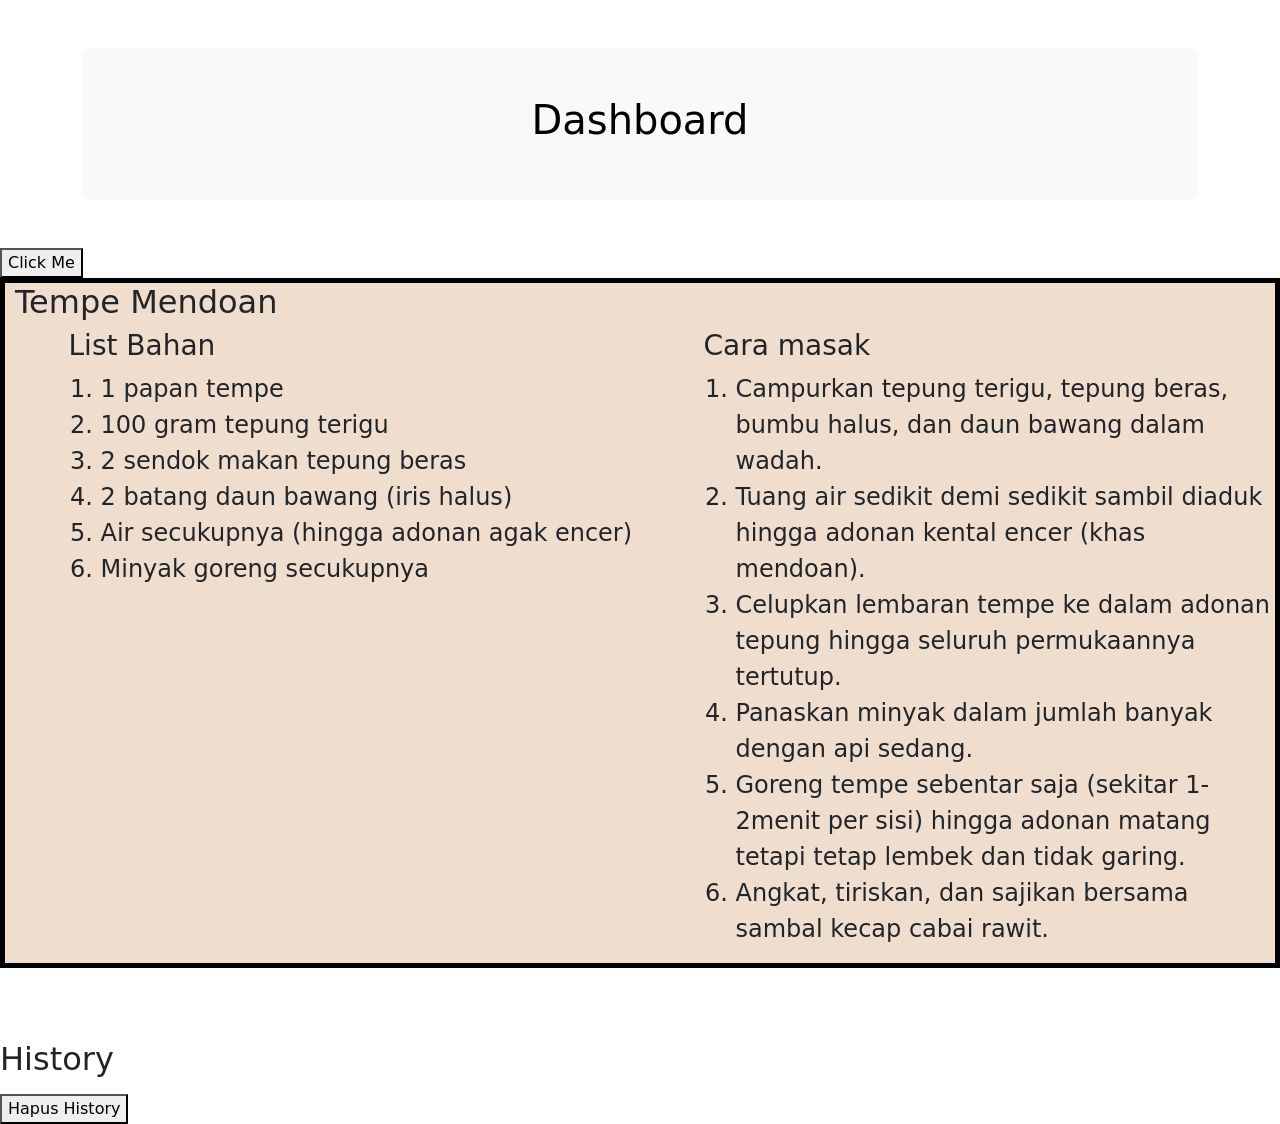
==== index.html @ 48993b5c "main" ====
<!DOCTYPE html>
<html lang="en">

<head>
    <meta charset="UTF-8">
    <meta name="viewport" content="width=device-width, initial-scale=1.0">
    <title>Test</title>
    <link rel="stylesheet" href="./style.css">
    <link href="https://cdn.jsdelivr.net/npm/bootstrap@5.3.8/dist/css/bootstrap.min.css" rel="stylesheet"
        integrity="sha384-sRIl4kxILFvY47J16cr9ZwB07vP4J8+LH7qKQnuqkuIAvNWLzeN8tE5YBujZqJLB" crossorigin="anonymous">
</head>

<body>
    <div class="container my-5">
        <div class="p-5 text-center bg-body-tertiary rounded-3">
            <h1 class="text-body-emphasis">Dashboard</h1>
        </div>
    </div>
    <button id="random-btn">Click Me</button>
    <div id="text-random">
        <h2 class="nama-resep">Nasi Goreng</h2>
        <div class="list">
            <div class="daftar">
                <h3>List Bahan</h3>
                <ol id="bahan">
                    
                </ol>
            </div>
            <div class="daftar cara">
                <h3>Cara masak</h3>
                <ol id="cara">

                </ol>
            </div>
        </div>
    </div>

    <br>
    <br>
    <br>
    <!-- History -->
    <h2>History</h2>
     <div class="list">
        <ol id="history">

        </ol>
     </div>

     <button id="remove-btn">Hapus History</button>
    <script src="./script/randomReciep.js"></script>
    <script src="./script/script_random_recipe.js"></script>
</body>

</html>
---- style.css ----
#text-random {
    display: flex;
    flex-direction: column;
    background-color: #EFDECD;
    border: 5px solid black;
    max-width: fit-content;
    margin-left: auto;
    margin-right: auto;
}

.header {
    width: 100%;
    background-color: bisque;
}

div .list {
    display: flex;
    flex-direction: row;
}

.nama-resep {
    font-size: 2em;
    margin-left: 10px;
}

.list {
    display: inline;
}

.daftar {
    width: 50%;
    margin-left: 5%;
    font-size: 1.5em;
}
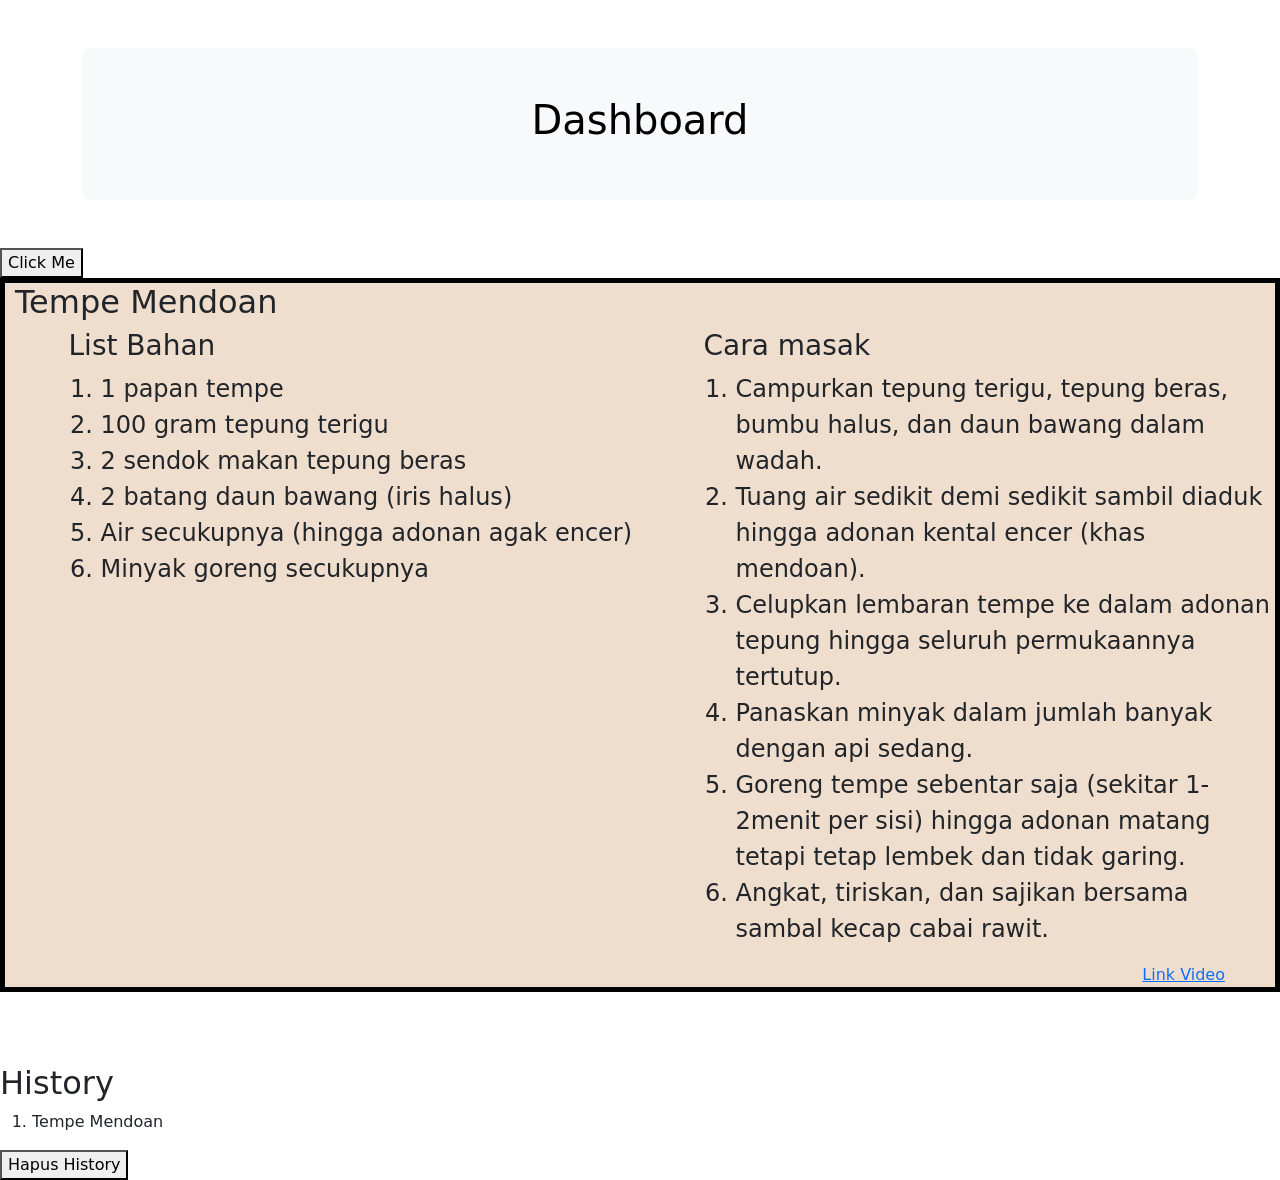
==== commit 77e504e6: "Main" ====
--- a/index.html
+++ b/index.html
@@ -33,6 +33,10 @@
                 </ol>
             </div>
         </div>
+
+        <div class="link Vidio">
+            <a href="" class="link-Video" target="_blank">Link Video</a>
+        </div>
     </div>
 
     <br>
--- a/style.css
+++ b/style.css
@@ -33,3 +33,10 @@
     font-size: 1.5em;
 }
 
+.link-Video {
+    display: flex;
+    justify-content: flex-end;
+    position: relative;
+    right: 50px;
+}
+
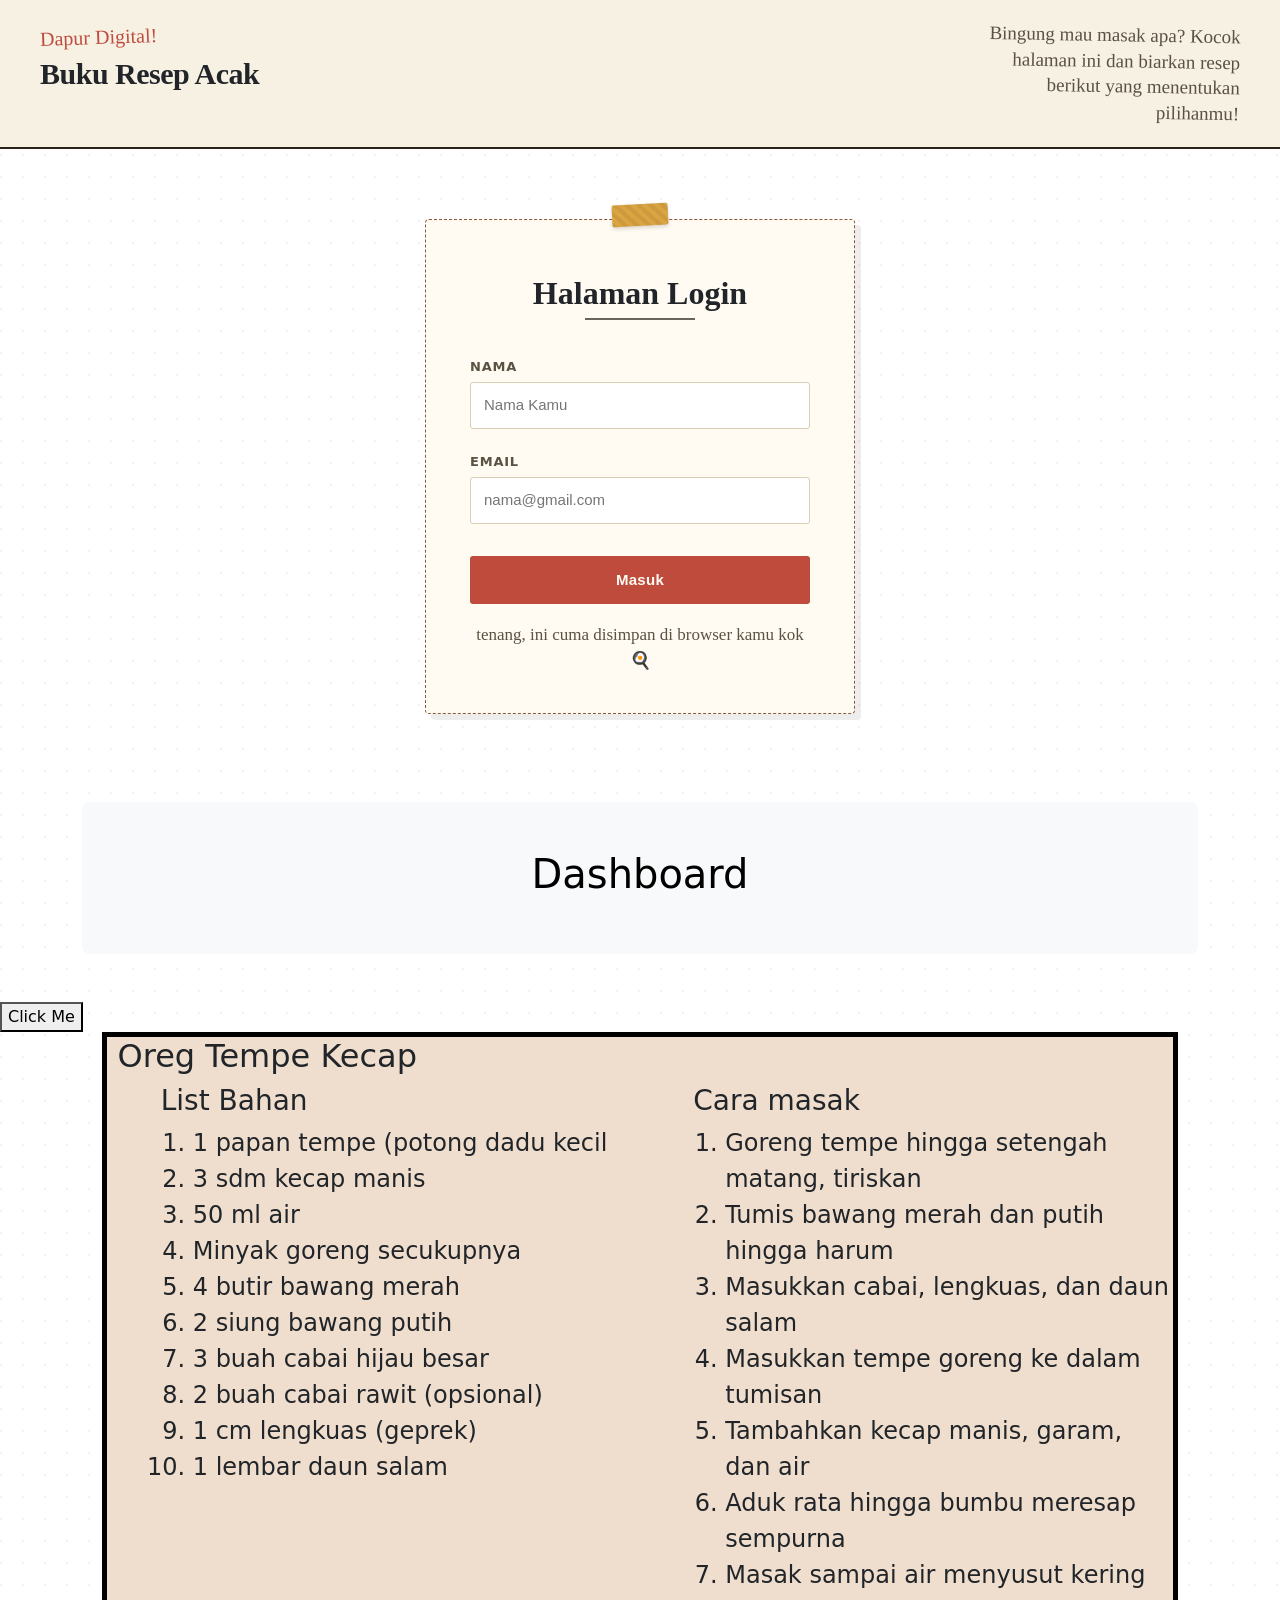
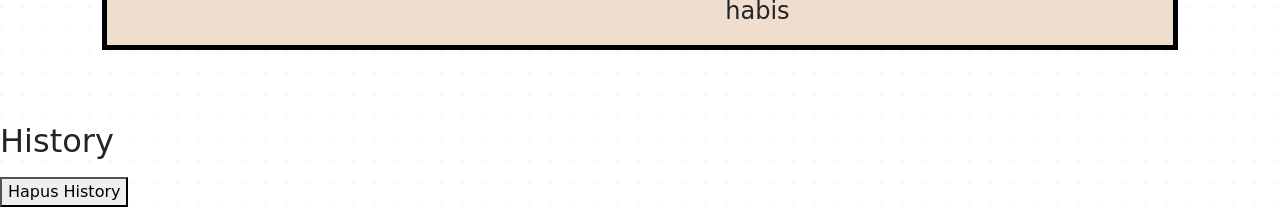
==== commit 73e109ef: "done" ====
--- a/index.html
+++ b/index.html
@@ -11,6 +11,41 @@
 </head>
 
 <body>
+    <!-- ================= LOGIN VIEW ================= -->
+<div class="view active" id="loginView">
+  <header>
+    <div>
+      <span class="brand-eyebrow">Dapur Digital!</span><br>
+      <span class="brand-title">Buku Resep Acak</span>
+    </div>
+    <div class="header-note">
+      Bingung mau masak apa? Kocok halaman ini dan biarkan resep berikut yang menentukan pilihanmu!
+    </div>
+  </header>
+
+  <main id="loginMain">
+    <form class="login-card" id="loginForm" novalidate>
+      <div class="pin"></div>
+      <h1 class="page-title">Halaman Login</h1>
+      <div class="title-rule"></div>
+
+      <div class="field" id="namaField">
+        <label for="nama">Nama</label>
+        <input type="text" id="nama" placeholder="Nama Kamu">
+        <div class="error-msg">Nama tidak boleh kosong.</div>
+      </div>
+
+      <div class="field" id="emailField">
+        <label for="email">Email</label>
+        <input type="email" id="email" placeholder="nama@gmail.com">
+        <div class="error-msg">Masukkan email yang valid.</div>
+      </div>
+
+      <button type="submit" class="submit">Masuk</button>
+      <div class="hint">tenang, ini cuma disimpan di browser kamu kok 🍳</div>
+    </form>
+  </main>
+</div>
     <div class="container my-5">
         <div class="p-5 text-center bg-body-tertiary rounded-3">
             <h1 class="text-body-emphasis">Dashboard</h1>
@@ -33,10 +68,6 @@
                 </ol>
             </div>
         </div>
-
-        <div class="link Vidio">
-            <a href="" class="link-Video" target="_blank">Link Video</a>
-        </div>
     </div>
 
     <br>
--- a/style.css
+++ b/style.css
@@ -1,3 +1,166 @@
+ :root{
+    --paper:#F7F1E4;
+    --card:#FFFBF2;
+    --ink:#2B241B;
+    --ink-soft:#5A5142;
+    --turmeric:#D9A441;
+    --chili:#BE4B3C;
+    --daun:#5C6E4A;
+    --kayu:#8B5A3C;
+    --line:#D9CDB4;
+  }
+ *{box-sizing:border-box;}
+  body{
+    margin:0;
+    background:var(--paper);
+    background-image: radial-gradient(circle at 1px 1px, rgba(139,90,60,0.08) 1px, transparent 0);
+    background-size: 22px 22px;
+    color:var(--ink);
+    font-family:'Inter',sans-serif;
+    min-height:100vh;
+  }
+
+.view.active{ display:block; }
+
+  header{
+    display:flex;
+    justify-content:space-between;
+    align-items:flex-start;
+    padding:22px 40px;
+    border-bottom:2px solid var(--ink);
+    background:var(--paper);
+    flex-wrap:wrap;
+    gap:16px;
+  }
+  .brand-eyebrow{
+    font-family:'Caveat',cursive;
+    font-size:20px;
+    color:var(--chili);
+    transform:rotate(-2deg);
+    display:inline-block;
+    margin-bottom:-4px;
+  }
+  .brand-title{
+    font-family:'Fraunces',serif;
+    font-weight:700;
+    font-size:30px;
+    letter-spacing:-0.5px;
+  }
+  .header-note{
+    font-family:'Caveat',cursive;
+    font-size:19px;
+    color:var(--ink-soft);
+    text-align:right;
+    max-width:270px;
+    line-height:1.35;
+    transform:rotate(1deg);
+  }
+
+#loginMain{
+    display:flex;
+    justify-content:center;
+    padding:70px 24px 40px;
+  }
+  .login-card{
+    position:relative;
+    background:var(--card);
+    border:1.5px dashed var(--kayu);
+    border-radius:4px;
+    padding:48px 44px 40px;
+    width:100%;
+    max-width:430px;
+    box-shadow: 6px 6px 0 rgba(43,36,27,0.08);
+  }
+  .pin{
+    position:absolute;
+    top:-16px;
+    left:50%;
+    transform:translateX(-50%) rotate(-3deg);
+    width:56px;
+    height:22px;
+    background:var(--turmeric);
+    border-radius:2px;
+    box-shadow:0 2px 4px rgba(0,0,0,0.15);
+  }
+  .pin::after{
+    content:'';
+    position:absolute;
+    inset:0;
+    background:repeating-linear-gradient(45deg, rgba(0,0,0,0.06) 0 4px, transparent 4px 8px);
+  }
+  h1.page-title{
+    font-family:'Fraunces',serif;
+    font-weight:600;
+    font-size:32px;
+    text-align:center;
+    margin:6px 0 6px;
+  }
+  .title-rule{
+    width:110px;
+    height:2px;
+    background:var(--ink);
+    margin:0 auto 34px;
+    opacity:0.7;
+  }
+  label{
+    display:block;
+    font-size:13px;
+    font-weight:600;
+    text-transform:uppercase;
+    letter-spacing:0.06em;
+    color:var(--ink-soft);
+    margin-bottom:6px;
+  }
+  .field{ margin-bottom:20px; }
+  input[type="text"], input[type="email"]{
+    width:100%;
+    padding:11px 13px;
+    border:1.5px solid var(--line);
+    border-radius:3px;
+    background:#fff;
+    font-family:'Inter',sans-serif;
+    font-size:15px;
+    color:var(--ink);
+    outline:none;
+    transition:border-color .15s ease, box-shadow .15s ease;
+  }
+  input:focus{
+    border-color:var(--daun);
+    box-shadow:0 0 0 3px rgba(92,110,74,0.15);
+  }
+  .error-msg{
+    font-size:12.5px;
+    color:var(--chili);
+    margin-top:6px;
+    display:none;
+  }
+  .field.invalid input{ border-color:var(--chili); }
+  .field.invalid .error-msg{ display:block; }
+  button.submit{
+    width:100%;
+    margin-top:12px;
+    padding:13px;
+    background:var(--chili);
+    color:#FFFBF2;
+    border:none;
+    border-radius:3px;
+    font-family:'Inter',sans-serif;
+    font-weight:700;
+    font-size:15px;
+    letter-spacing:0.02em;
+    cursor:pointer;
+    transition: transform .12s ease, background .15s ease;
+  }
+  button.submit:hover{ background:#a63e31; }
+  button.submit:active{ transform:scale(0.98); }
+  .hint{
+    text-align:center;
+    font-family:'Caveat',cursive;
+    font-size:17px;
+    color:var(--ink-soft);
+    margin-top:18px;
+  }
+
 #text-random {
     display: flex;
     flex-direction: column;
@@ -8,10 +171,10 @@
     margin-right: auto;
 }
 
-.header {
+/* .header {
     width: 100%;
     background-color: bisque;
-}
+} */
 
 div .list {
     display: flex;
@@ -33,10 +196,3 @@
     font-size: 1.5em;
 }
 
-.link-Video {
-    display: flex;
-    justify-content: flex-end;
-    position: relative;
-    right: 50px;
-}
-
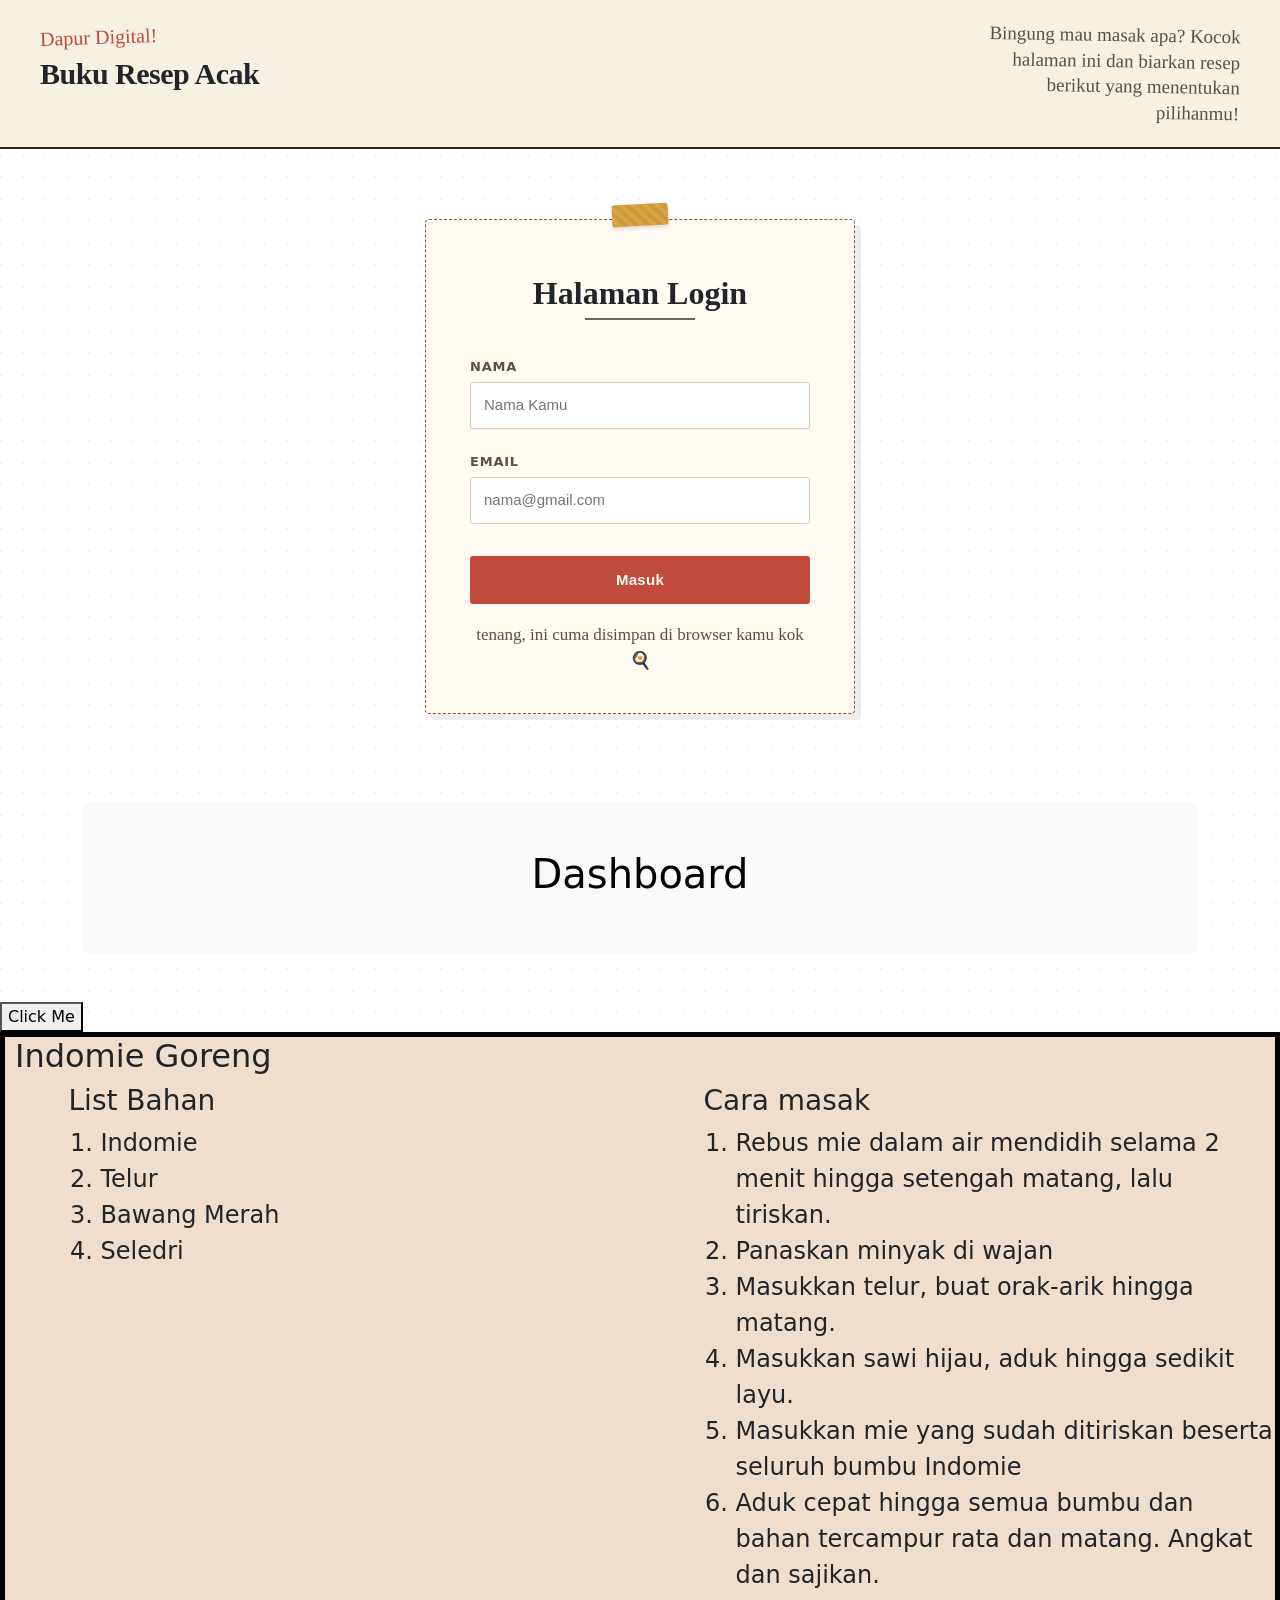
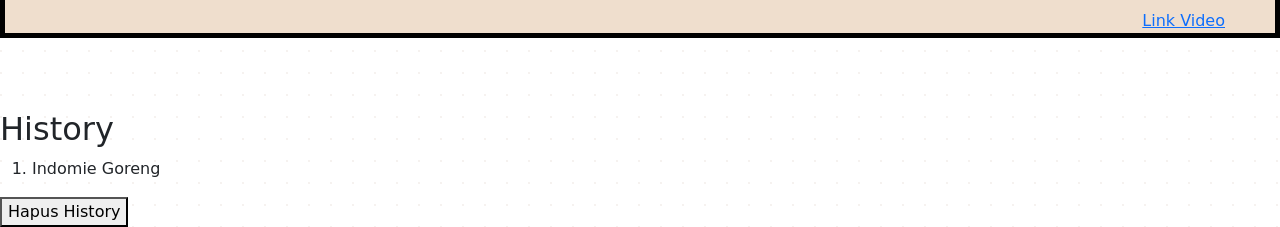
==== commit fb3fa6a4: "Merge pull request #4 from OtnielRS/Albert done" ====
--- a/index.html
+++ b/index.html
@@ -68,6 +68,10 @@
                 </ol>
             </div>
         </div>
+
+        <div class="link Vidio">
+            <a href="" class="link-Video" target="_blank">Link Video</a>
+        </div>
     </div>
 
     <br>
--- a/style.css
+++ b/style.css
@@ -196,3 +196,10 @@
     font-size: 1.5em;
 }
 
+.link-Video {
+    display: flex;
+    justify-content: flex-end;
+    position: relative;
+    right: 50px;
+}
+
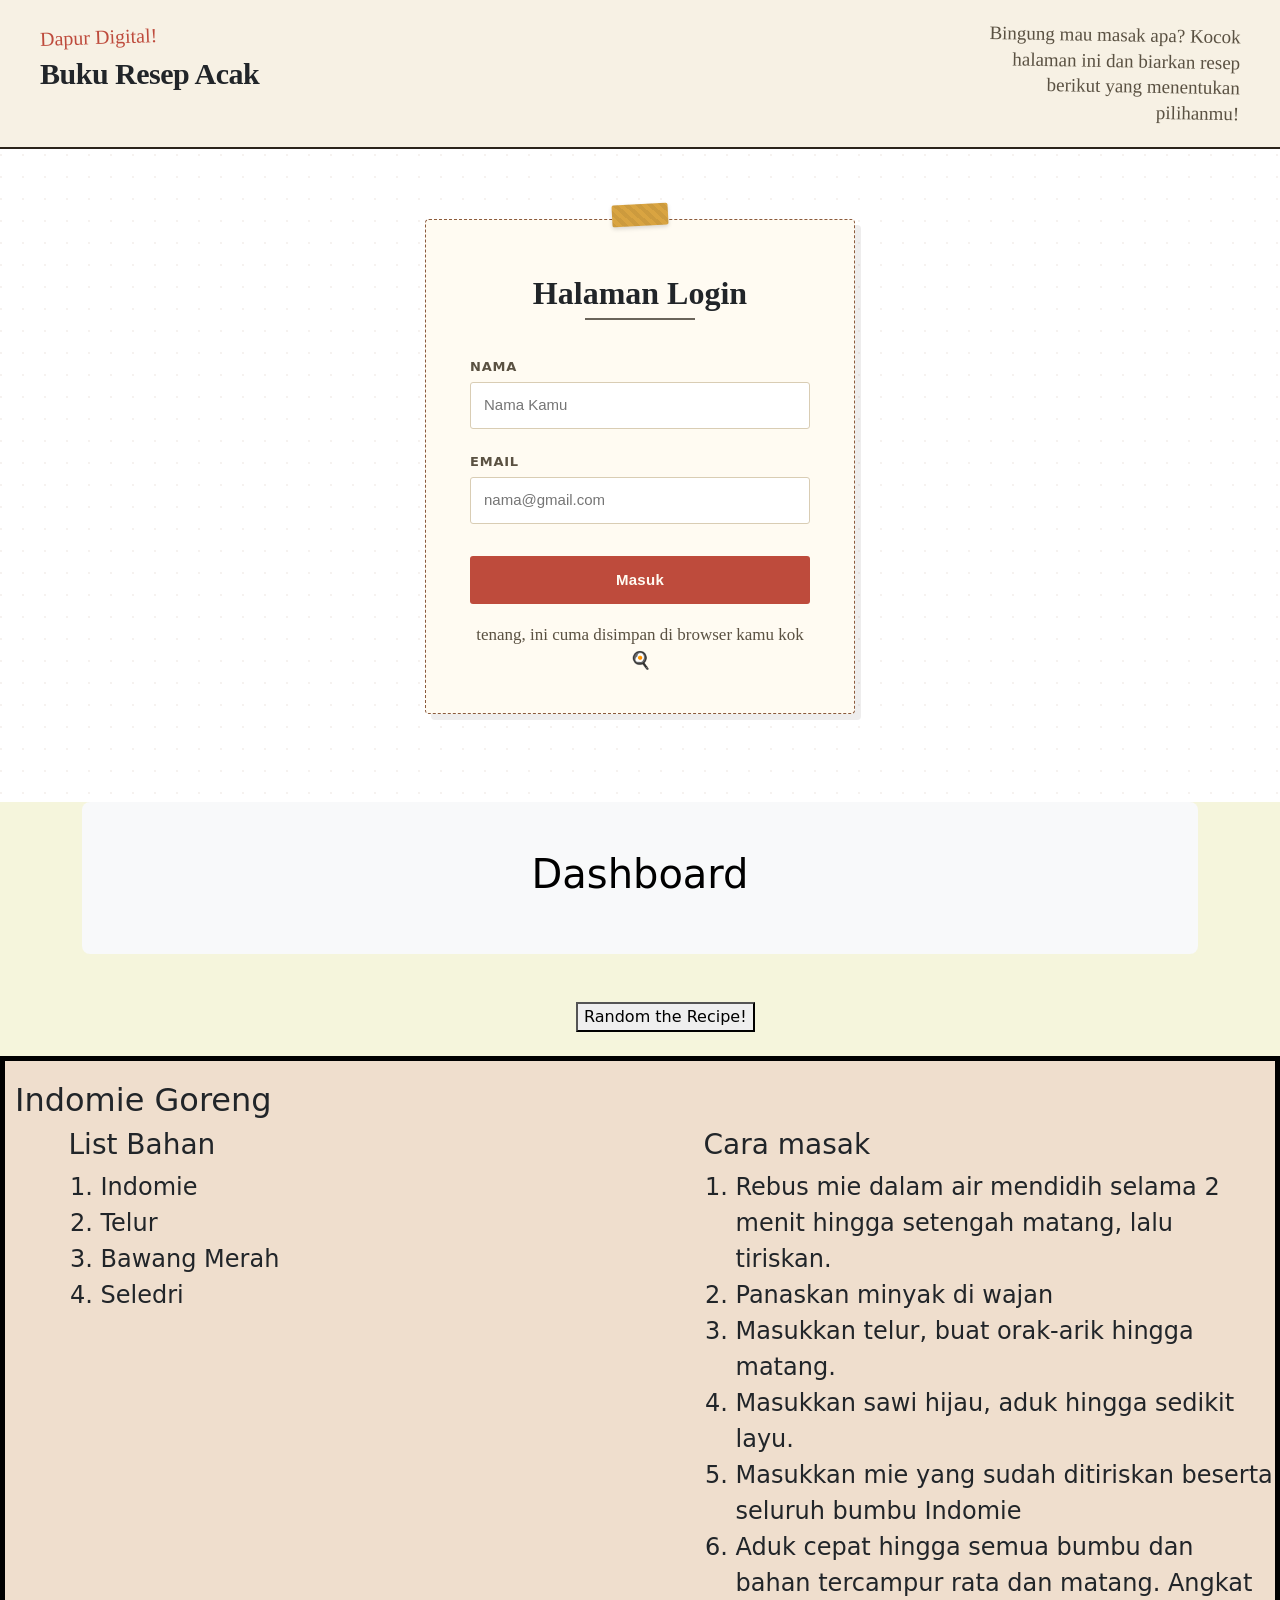
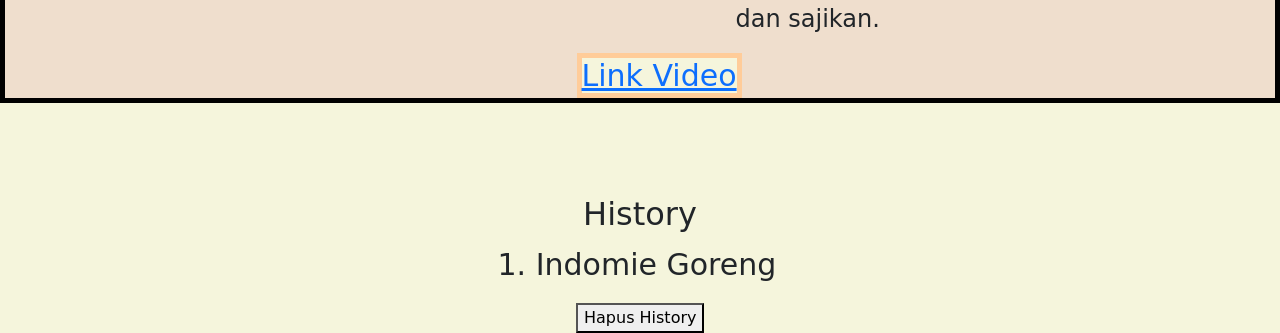
==== commit 66b9b949: "Otniel" ====
--- a/index.html
+++ b/index.html
@@ -2,92 +2,106 @@
 <html lang="en">
 
 <head>
-    <meta charset="UTF-8">
-    <meta name="viewport" content="width=device-width, initial-scale=1.0">
-    <title>Test</title>
-    <link rel="stylesheet" href="./style.css">
-    <link href="https://cdn.jsdelivr.net/npm/bootstrap@5.3.8/dist/css/bootstrap.min.css" rel="stylesheet"
-        integrity="sha384-sRIl4kxILFvY47J16cr9ZwB07vP4J8+LH7qKQnuqkuIAvNWLzeN8tE5YBujZqJLB" crossorigin="anonymous">
+  <meta charset="UTF-8">
+  <meta name="viewport" content="width=device-width, initial-scale=1.0">
+  <title>Test</title>
+  <link rel="stylesheet" href="./style.css">
+  <link href="https://cdn.jsdelivr.net/npm/bootstrap@5.3.8/dist/css/bootstrap.min.css" rel="stylesheet"
+    integrity="sha384-sRIl4kxILFvY47J16cr9ZwB07vP4J8+LH7qKQnuqkuIAvNWLzeN8tE5YBujZqJLB" crossorigin="anonymous">
 </head>
 
 <body>
-    <!-- ================= LOGIN VIEW ================= -->
-<div class="view active" id="loginView">
-  <header>
-    <div>
-      <span class="brand-eyebrow">Dapur Digital!</span><br>
-      <span class="brand-title">Buku Resep Acak</span>
-    </div>
-    <div class="header-note">
-      Bingung mau masak apa? Kocok halaman ini dan biarkan resep berikut yang menentukan pilihanmu!
-    </div>
-  </header>
+  <!-- ================= LOGIN VIEW ================= -->
+  <div class="view active" id="loginView">
+    <header>
+      <div>
+        <span class="brand-eyebrow">Dapur Digital!</span><br>
+        <span class="brand-title">Buku Resep Acak</span>
+      </div>
+      <div class="header-note">
+        Bingung mau masak apa? Kocok halaman ini dan biarkan resep berikut yang menentukan pilihanmu!
+      </div>
+    </header>
 
-  <main id="loginMain">
-    <form class="login-card" id="loginForm" novalidate>
-      <div class="pin"></div>
-      <h1 class="page-title">Halaman Login</h1>
-      <div class="title-rule"></div>
+    <main id="loginMain">
+      <form class="login-card" id="loginForm" novalidate>
+        <div class="pin"></div>
+        <h1 class="page-title">Halaman Login</h1>
+        <div class="title-rule"></div>
 
-      <div class="field" id="namaField">
-        <label for="nama">Nama</label>
-        <input type="text" id="nama" placeholder="Nama Kamu">
-        <div class="error-msg">Nama tidak boleh kosong.</div>
-      </div>
-
-      <div class="field" id="emailField">
-        <label for="email">Email</label>
-        <input type="email" id="email" placeholder="nama@gmail.com">
-        <div class="error-msg">Masukkan email yang valid.</div>
-      </div>
-
-      <button type="submit" class="submit">Masuk</button>
-      <div class="hint">tenang, ini cuma disimpan di browser kamu kok 🍳</div>
-    </form>
-  </main>
-</div>
-    <div class="container my-5">
-        <div class="p-5 text-center bg-body-tertiary rounded-3">
-            <h1 class="text-body-emphasis">Dashboard</h1>
-        </div>
-    </div>
-    <button id="random-btn">Click Me</button>
-    <div id="text-random">
-        <h2 class="nama-resep">Nasi Goreng</h2>
-        <div class="list">
-            <div class="daftar">
-                <h3>List Bahan</h3>
-                <ol id="bahan">
-                    
-                </ol>
-            </div>
-            <div class="daftar cara">
-                <h3>Cara masak</h3>
-                <ol id="cara">
-
-                </ol>
-            </div>
+        <div class="field" id="namaField">
+          <label for="nama">Nama</label>
+          <input type="text" id="nama" placeholder="Nama Kamu">
+          <div class="error-msg">Nama tidak boleh kosong.</div>
         </div>
 
-        <div class="link Vidio">
-            <a href="" class="link-Video" target="_blank">Link Video</a>
+        <div class="field" id="emailField">
+          <label for="email">Email</label>
+          <input type="email" id="email" placeholder="nama@gmail.com">
+          <div class="error-msg">Masukkan email yang valid.</div>
         </div>
+
+        <button type="submit" class="submit">Masuk</button>
+        <div class="hint">tenang, ini cuma disimpan di browser kamu kok 🍳</div>
+      </form>
+    </main>
+  </div>
+
+
+
+  <!-- Random Page -->
+  <div id="second-page">
+    <div class="container my-5">
+      <div class="p-5 text-center bg-body-tertiary rounded-3">
+        <h1 class="text-body-emphasis">Dashboard</h1>
+      </div>
+    </div>
+    <button id="random-btn">Random the Recipe!</button>
+    <br>
+    <br>
+    <div id="text-random">
+      <h2 class="nama-resep">Nasi Goreng</h2>
+      <div class="list">
+        <div class="daftar">
+          <h3>List Bahan</h3>
+          <ol id="bahan">
+
+          </ol>
+        </div>
+        <div class="daftar cara">
+          <h3>Cara masak</h3>
+          <ol id="cara">
+
+          </ol>
+        </div>
+      </div>
+      <div class="link Vidio">
+        <a href="" class="link-Video" target="_blank">Link Video</a>
+      </div>
     </div>
 
     <br>
     <br>
     <br>
     <!-- History -->
-    <h2>History</h2>
-     <div class="list">
-        <ol id="history">
+    <div id="riwayat">
+      <h2>History</h2>
 
-        </ol>
-     </div>
+    </div>
 
-     <button id="remove-btn">Hapus History</button>
+
+
+    <div class="list">
+      <ol id="history">
+
+      </ol>
+    </div>
+    <button id="remove-btn">Hapus History</button>
+
     <script src="./script/randomReciep.js"></script>
     <script src="./script/script_random_recipe.js"></script>
+  </div>
+
 </body>
 
 </html>
--- a/style.css
+++ b/style.css
@@ -166,7 +166,7 @@
     flex-direction: column;
     background-color: #EFDECD;
     border: 5px solid black;
-    max-width: fit-content;
+    max-width: max-content;
     margin-left: auto;
     margin-right: auto;
 }
@@ -176,9 +176,18 @@
     background-color: bisque;
 } */
 
+
+#second-page {
+  background-color: beige;
+}
+
 div .list {
     display: flex;
     flex-direction: row;
+}
+
+div h2 {
+  margin-top: 20px;
 }
 
 .nama-resep {
@@ -197,9 +206,35 @@
 }
 
 .link-Video {
-    display: flex;
-    justify-content: flex-end;
     position: relative;
-    right: 50px;
-}
-
+    left: 45%;
+    margin-bottom: 100px;
+    margin-top: 50px;
+    font-size: 30px;
+    background-color: beige;
+    border: 5px solid #ffcc99;
+}
+
+#random-btn {
+  display: inline;
+  margin-left: 45%;
+}
+
+#riwayat {
+  display: flex;
+  justify-content: center;
+}
+
+.list {
+  display: flex;
+  justify-content: center;
+}
+
+.listHistory {
+  font-size: 30px;
+}
+
+#remove-btn {
+  display: inline;
+  margin-left: 45%;
+}
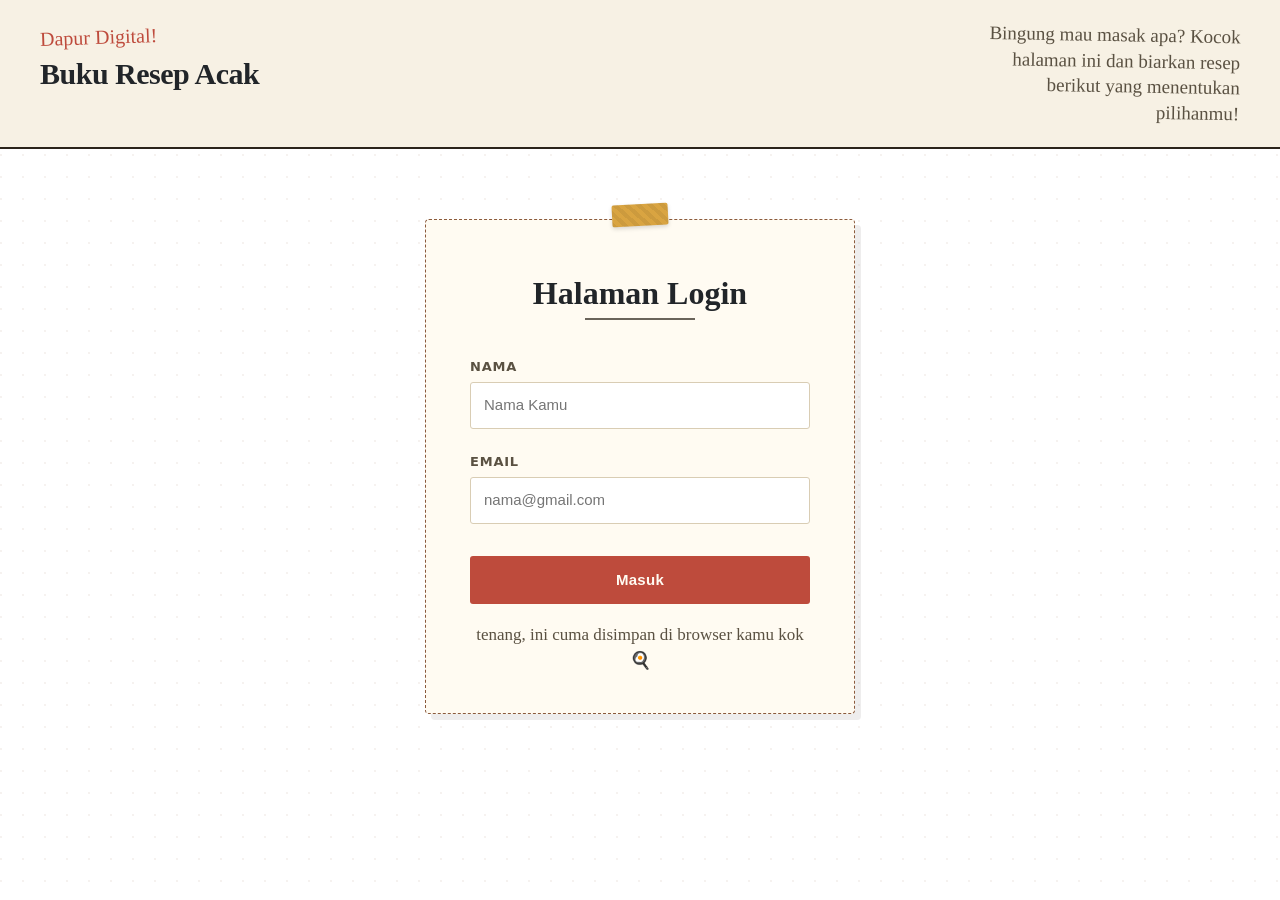
==== commit 39b8f28c: "Add files via upload" ====
--- a/index.html
+++ b/index.html
@@ -47,61 +47,9 @@
     </main>
   </div>
 
-
-
-  <!-- Random Page -->
-  <div id="second-page">
-    <div class="container my-5">
-      <div class="p-5 text-center bg-body-tertiary rounded-3">
-        <h1 class="text-body-emphasis">Dashboard</h1>
-      </div>
-    </div>
-    <button id="random-btn">Random the Recipe!</button>
-    <br>
-    <br>
-    <div id="text-random">
-      <h2 class="nama-resep">Nasi Goreng</h2>
-      <div class="list">
-        <div class="daftar">
-          <h3>List Bahan</h3>
-          <ol id="bahan">
-
-          </ol>
-        </div>
-        <div class="daftar cara">
-          <h3>Cara masak</h3>
-          <ol id="cara">
-
-          </ol>
-        </div>
-      </div>
-      <div class="link Vidio">
-        <a href="" class="link-Video" target="_blank">Link Video</a>
-      </div>
-    </div>
-
-    <br>
-    <br>
-    <br>
-    <!-- History -->
-    <div id="riwayat">
-      <h2>History</h2>
-
-    </div>
-
-
-
-    <div class="list">
-      <ol id="history">
-
-      </ol>
-    </div>
-    <button id="remove-btn">Hapus History</button>
-
-    <script src="./script/randomReciep.js"></script>
-    <script src="./script/script_random_recipe.js"></script>
-  </div>
-
+  <script src="./script/randomReciep.js"></script>
+  <script src="./script/script_random_recipe.js"></script>
+  <script src="./script/script-login.js"></script>
 </body>
 
 </html>
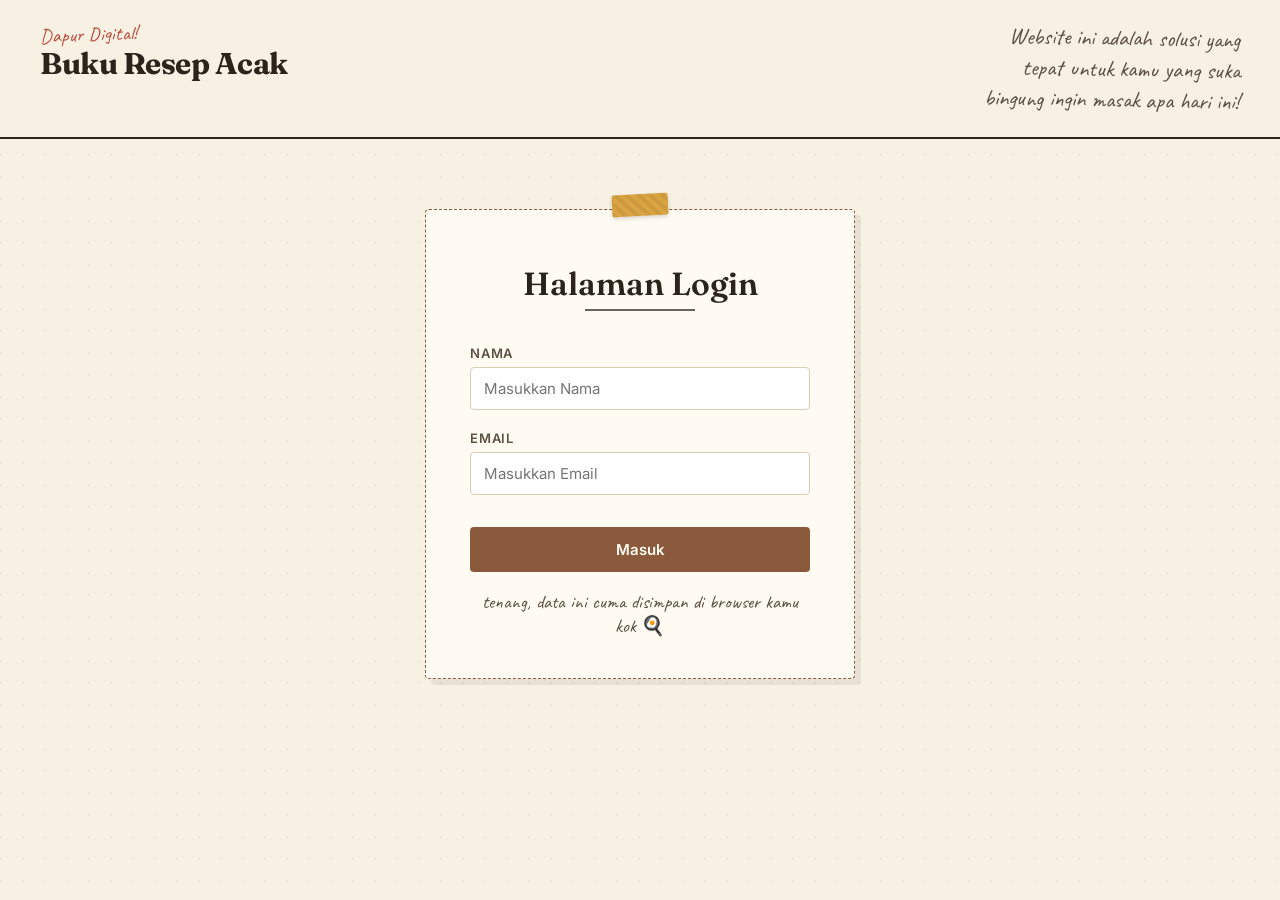
==== commit 1c3fe214: "Done" ====
--- a/index.html
+++ b/index.html
@@ -1,13 +1,12 @@
 <!DOCTYPE html>
-<html lang="en">
+<html lang="id">
 
 <head>
   <meta charset="UTF-8">
   <meta name="viewport" content="width=device-width, initial-scale=1.0">
   <title>Test</title>
-  <link rel="stylesheet" href="./style.css">
-  <link href="https://cdn.jsdelivr.net/npm/bootstrap@5.3.8/dist/css/bootstrap.min.css" rel="stylesheet"
-    integrity="sha384-sRIl4kxILFvY47J16cr9ZwB07vP4J8+LH7qKQnuqkuIAvNWLzeN8tE5YBujZqJLB" crossorigin="anonymous">
+  <link href="https://fonts.googleapis.com/css2?family=Fraunces:ital,opsz,wght@0,9..144,400;0,9..144,600;0,9..144,700;1,9..144,500&family=Inter:wght@400;500;600;700&family=Caveat:wght@500;700&display=swap" rel="stylesheet">
+  <link rel="stylesheet" href="style.css">
 </head>
 
 <body>
@@ -19,7 +18,7 @@
         <span class="brand-title">Buku Resep Acak</span>
       </div>
       <div class="header-note">
-        Bingung mau masak apa? Kocok halaman ini dan biarkan resep berikut yang menentukan pilihanmu!
+        Website ini adalah solusi yang tepat untuk kamu yang suka bingung ingin masak apa hari ini!
       </div>
     </header>
 
@@ -31,25 +30,25 @@
 
         <div class="field" id="namaField">
           <label for="nama">Nama</label>
-          <input type="text" id="nama" placeholder="Nama Kamu">
+          <input type="text" id="nama" placeholder="Masukkan Nama">
           <div class="error-msg">Nama tidak boleh kosong.</div>
         </div>
 
         <div class="field" id="emailField">
           <label for="email">Email</label>
-          <input type="email" id="email" placeholder="nama@gmail.com">
+          <input type="email" id="email" placeholder="Masukkan Email">
           <div class="error-msg">Masukkan email yang valid.</div>
         </div>
 
         <button type="submit" class="submit">Masuk</button>
-        <div class="hint">tenang, ini cuma disimpan di browser kamu kok 🍳</div>
+        <div class="hint">tenang, data ini cuma disimpan di browser kamu kok 🍳</div>
       </form>
     </main>
   </div>
 
-  <script src="./script/randomReciep.js"></script>
-  <script src="./script/script_random_recipe.js"></script>
-  <script src="./script/script-login.js"></script>
+  <script src="script/randomReciep.js"></script>
+  <script src="script/script_random_recipe.js"></script>
+  <script src="script/script-login.js"></script>
 </body>
 
 </html>
--- a/style.css
+++ b/style.css
@@ -1,240 +1,448 @@
- :root{
-    --paper:#F7F1E4;
-    --card:#FFFBF2;
-    --ink:#2B241B;
-    --ink-soft:#5A5142;
-    --turmeric:#D9A441;
-    --chili:#BE4B3C;
-    --daun:#5C6E4A;
-    --kayu:#8B5A3C;
-    --line:#D9CDB4;
+* {
+  box-sizing: border-box;
+}
+
+body {
+  margin: 0;
+  background: #F7F1E4;
+  background-image: radial-gradient(circle at 1px 1px, rgba(139,90,60,0.08) 1px, transparent 0);
+  background-size: 22px 22px;
+  color: #2B241B;
+  font-family: 'Inter', sans-serif;
+  min-height: 100vh;
+  padding-bottom: 50px;
+}
+
+.view {
+  display: none;
+}
+
+.view.active {
+  display: block;
+}
+
+header {
+  display: flex;
+  justify-content: space-between;
+  align-items: flex-start;
+  padding: 22px 40px;
+  border-bottom: 2px solid #2B241B;
+  background: #F7F1E4;
+  flex-wrap: wrap;
+  gap: 16px;
+}
+
+.brand-eyebrow {
+  font-family: 'Caveat', cursive;
+  font-size: 20px;
+  color: #BE4B3C;
+  transform: rotate(-2deg);
+  display: inline-block;
+  margin-bottom: -4px;
+}
+
+.brand-title {
+  font-family: 'Fraunces', serif;
+  font-weight: 700;
+  font-size: 30px;
+  letter-spacing: -0.5px;
+}
+
+.header-note {
+  font-family: 'Caveat', cursive;
+  font-size: 23px;
+  color: #5A5142;
+  text-align: right;
+  max-width: 270px;
+  line-height: 1.35;
+  transform: rotate(1deg);
+}
+
+.user-box {
+  text-align: right;
+  font-size: 14px;
+}
+
+.user-box .hai {
+  font-weight: 700;
+}
+
+.user-box .email {
+  color: #5A5142;
+  font-size: 12.5px;
+}
+
+.logout-link {
+  display: inline-block;
+  margin-top: 6px;
+  font-size: 12px;
+  color: #BE4B3C;
+  text-decoration: underline;
+  cursor: pointer;
+  background: none;
+  border: none;
+  padding: 0;
+  font-family: 'Inter', sans-serif;
+}
+
+/* ---------- Login view ---------- */
+#loginMain {
+  display: flex;
+  justify-content: center;
+  padding: 70px 24px 40px;
+}
+
+.login-card {
+  position: relative;
+  background: #FFFBF2;
+  border: 1.5px dashed #8B5A3C;
+  border-radius: 4px;
+  padding: 48px 44px 40px;
+  width: 100%;
+  max-width: 430px;
+  box-shadow: 6px 6px 0 rgba(43, 36, 27, 0.08);
+}
+
+.pin {
+  position: absolute;
+  top: -16px;
+  left: 50%;
+  transform: translateX(-50%) rotate(-3deg);
+  width: 56px;
+  height: 22px;
+  background: #D9A441;
+  border-radius: 2px;
+  box-shadow: 0 2px 4px rgba(0,0,0,0.15);
+}
+
+.pin::after {
+  content: '';
+  position: absolute;
+  inset: 0;
+  background: repeating-linear-gradient(45deg, rgba(0,0,0,0.06) 0 4px, transparent 4px 8px);
+}
+
+h1.page-title {
+  font-family: 'Fraunces', serif;
+  font-weight: 600;
+  font-size: 32px;
+  text-align: center;
+  margin: 6px 0 6px;
+}
+
+.title-rule {
+  width: 110px;
+  height: 2px;
+  background: #2B241B;
+  margin: 0 auto 34px;
+  opacity: 0.7;
+}
+
+label {
+  display: block;
+  font-size: 13px;
+  font-weight: 600;
+  text-transform: uppercase;
+  letter-spacing: 0.06em;
+  color: #5A5142;
+  margin-bottom: 6px;
+}
+
+.field {
+  margin-bottom: 20px;
+}
+
+input[type="text"], 
+input[type="email"] {
+  width: 100%;
+  padding: 11px 13px;
+  border: 1.5px solid #D9CDB4;
+  border-radius: 4px;
+  background: #fff;
+  font-family: 'Inter', sans-serif;
+  font-size: 15px;
+  color: #2B241B;
+  outline: none;
+  transition: border-color .15s ease, box-shadow .15s ease;
+}
+
+input:focus {
+  border-color: #8B5A3C;
+  box-shadow: 0 0 0 3px rgba(139,90,60,0.12);
+}
+
+.error-msg {
+  font-size: 12.5px;
+  color: #BE4B3C;
+  margin-top: 6px;
+  display: none;
+}
+
+.field.invalid input {
+  border-color: #BE4B3C;
+}
+
+.field.invalid .error-msg {
+  display: block;
+}
+
+button.submit {
+  width: 100%;
+  margin-top: 12px;
+  padding: 13px;
+  background: #8B5A3C;
+  color: #FFFBF2;
+  border: none;
+  border-radius: 4px;
+  font-family: 'Inter', sans-serif;
+  font-weight: 600;
+  font-size: 15px;
+  cursor: pointer;
+  transition: background 0.15s ease, transform 0.1s ease;
+}
+
+button.submit:hover {
+  background: #72492f;
+}
+
+button.submit:active {
+  transform: scale(0.98);
+}
+
+.hint {
+  text-align: center;
+  font-family: 'Caveat', cursive;
+  font-size: 19px;
+  color: #5A5142;
+  margin-top: 18px;
+}
+
+/* ---------- Second Page / Dashboard Minimalis ---------- */
+#second-page {
+  background-color: #F7F1E4;
+  max-width: 900px;
+  margin: 0 auto;
+  padding: 20px;
+}
+
+#second-page .container {
+  margin: 20px auto;
+  max-width: 100%;
+}
+
+.bg-body-tertiary {
+  background-color: #FFFBF2 !important;
+  border: 1.5px solid #D9CDB4;
+  border-radius: 8px;
+  padding: 20px 24px;
+  text-align: center;
+  box-shadow: 0 2px 8px rgba(43, 36, 27, 0.03);
+}
+
+#entry {
+  font-family: 'Fraunces', serif;
+  font-size: 1.4rem;
+  font-weight: 600;
+  color: #2B241B;
+  margin: 0;
+}
+
+#text-random {
+  display: flex;
+  flex-direction: column;
+  background-color: #FFFBF2;
+  border: 1.5px solid #D9CDB4;
+  border-radius: 8px;
+  width: 100%;
+  max-width: 100%;
+  margin: 24px auto;
+  padding: 30px;
+  box-shadow: 0 4px 12px rgba(43, 36, 27, 0.04);
+}
+
+div h2 {
+  margin-top: 30px;
+  font-family: 'Fraunces', serif;
+  font-size: 1.3rem;
+  text-align: center;
+  color: #5A5142;
+}
+
+.nama-resep {
+  font-family: 'Fraunces', serif;
+  font-size: 2rem;
+  margin: 0 0 20px 0;
+  color: #8B5A3C;
+  border-bottom: 1.5px dashed #D9CDB4;
+  padding-bottom: 12px;
+}
+
+div.list, 
+.list {
+  display: flex;
+  flex-direction: row;
+  justify-content: space-between;
+  gap: 30px;
+}
+
+.daftar {
+  width: 50%;
+  margin-left: 0;
+  font-size: 1rem;
+}
+
+.daftar h3 {
+  font-family: 'Fraunces', serif;
+  font-size: 1.15rem;
+  color: #5A5142;
+  margin-top: 0;
+  margin-bottom: 10px;
+}
+
+.daftar ol {
+  padding-left: 18px;
+  color: #4a4238;
+  line-height: 1.5;
+}
+
+.daftar li {
+  margin-bottom: 6px;
+}
+
+/* Tombol Acak Resep */
+#random-btn {
+  display: block;
+  margin: 20px auto;
+  padding: 10px 18px;
+  background-color: #FFFBF2;
+  color: #2B241B;
+  border: 2px solid #8B5A3C;
+  border-radius: 6px;
+  font-family: 'Inter', sans-serif;
+  font-weight: 600;
+  font-size: 15px;
+  cursor: pointer;
+  transition: all 0.15s ease;
+}
+
+#random-btn:hover {
+  background-color: #F4EAD2;
+}
+
+#random-btn:active {
+  transform: scale(0.98);
+}
+
+/* Bagian Video */
+#iFrameVideo {
+  display: flex;
+  justify-content: center;
+  margin: 30px 0;
+}
+
+#iFrameVideo iframe, 
+#iframe {
+  border: 1.5px solid #D9CDB4 !important;
+  background-color: #FFFBF2;
+  border-radius: 8px;
+  box-shadow: 0 4px 12px rgba(43, 36, 27, 0.05);
+  max-width: 100%;
+}
+
+/* Bagian Riwayat */
+#riwayat {
+  display: flex;
+  justify-content: center;
+  margin-top: 40px;
+}
+
+#history {
+  list-style: none;
+  padding: 0;
+  width: 100%;
+  max-width: 500px;
+  margin: 12px auto;
+  display: flex;
+  flex-direction: column;
+  gap: 8px;
+}
+
+.listHistory {
+  font-size: 1rem;
+  background-color: #FFFBF2;
+  border: 1.5px solid #D9CDB4;
+  padding: 10px 16px;
+  border-radius: 6px;
+  text-align: center;
+  font-family: 'Inter', sans-serif;
+  color: #4a4238;
+}
+
+/* Tombol Hapus History */
+#remove-btn {
+  display: block;
+  margin: 15px auto;
+  padding: 10px 18px;
+  background-color: #FFFBF2;
+  color: #5A5142;
+  border: 1.5px solid #D9CDB4;
+  border-radius: 6px;
+  font-family: 'Inter', sans-serif;
+  font-weight: 500;
+  font-size: 14px;
+  cursor: pointer;
+  transition: all 0.15s ease;
+}
+
+#remove-btn:hover {
+  background-color: #F4EAD2;
+}
+
+#remove-btn:active {
+  transform: scale(0.98);
+}
+
+/* Tombol Logout */
+#logout {
+  display: block;
+  margin: 30px auto 20px auto;
+  padding: 10px 18px;
+  background-color: transparent;
+  color: #8C5248;
+  border: 1.5px solid #D9CDB4;
+  border-radius: 6px;
+  font-family: 'Inter', sans-serif;
+  font-weight: 500;
+  font-size: 14px;
+  cursor: pointer;
+  transition: all 0.15s ease;
+}
+
+#logout:hover {
+  background-color: #FBECEB;
+}
+
+#logout:active {
+  transform: scale(0.98);
+}
+
+/* Responsif untuk Layar HP */
+@media (max-width: 768px) {
+  header {
+    padding: 16px 20px;
   }
- *{box-sizing:border-box;}
-  body{
-    margin:0;
-    background:var(--paper);
-    background-image: radial-gradient(circle at 1px 1px, rgba(139,90,60,0.08) 1px, transparent 0);
-    background-size: 22px 22px;
-    color:var(--ink);
-    font-family:'Inter',sans-serif;
-    min-height:100vh;
+  .header-note {
+    display: none;
   }
-
-.view.active{ display:block; }
-
-  header{
-    display:flex;
-    justify-content:space-between;
-    align-items:flex-start;
-    padding:22px 40px;
-    border-bottom:2px solid var(--ink);
-    background:var(--paper);
-    flex-wrap:wrap;
-    gap:16px;
+  div.list, 
+  .list {
+    flex-direction: column;
+    gap: 20px;
   }
-  .brand-eyebrow{
-    font-family:'Caveat',cursive;
-    font-size:20px;
-    color:var(--chili);
-    transform:rotate(-2deg);
-    display:inline-block;
-    margin-bottom:-4px;
+  .daftar {
+    width: 100%;
   }
-  .brand-title{
-    font-family:'Fraunces',serif;
-    font-weight:700;
-    font-size:30px;
-    letter-spacing:-0.5px;
+  #text-random {
+    padding: 20px;
   }
-  .header-note{
-    font-family:'Caveat',cursive;
-    font-size:19px;
-    color:var(--ink-soft);
-    text-align:right;
-    max-width:270px;
-    line-height:1.35;
-    transform:rotate(1deg);
-  }
-
-#loginMain{
-    display:flex;
-    justify-content:center;
-    padding:70px 24px 40px;
-  }
-  .login-card{
-    position:relative;
-    background:var(--card);
-    border:1.5px dashed var(--kayu);
-    border-radius:4px;
-    padding:48px 44px 40px;
-    width:100%;
-    max-width:430px;
-    box-shadow: 6px 6px 0 rgba(43,36,27,0.08);
-  }
-  .pin{
-    position:absolute;
-    top:-16px;
-    left:50%;
-    transform:translateX(-50%) rotate(-3deg);
-    width:56px;
-    height:22px;
-    background:var(--turmeric);
-    border-radius:2px;
-    box-shadow:0 2px 4px rgba(0,0,0,0.15);
-  }
-  .pin::after{
-    content:'';
-    position:absolute;
-    inset:0;
-    background:repeating-linear-gradient(45deg, rgba(0,0,0,0.06) 0 4px, transparent 4px 8px);
-  }
-  h1.page-title{
-    font-family:'Fraunces',serif;
-    font-weight:600;
-    font-size:32px;
-    text-align:center;
-    margin:6px 0 6px;
-  }
-  .title-rule{
-    width:110px;
-    height:2px;
-    background:var(--ink);
-    margin:0 auto 34px;
-    opacity:0.7;
-  }
-  label{
-    display:block;
-    font-size:13px;
-    font-weight:600;
-    text-transform:uppercase;
-    letter-spacing:0.06em;
-    color:var(--ink-soft);
-    margin-bottom:6px;
-  }
-  .field{ margin-bottom:20px; }
-  input[type="text"], input[type="email"]{
-    width:100%;
-    padding:11px 13px;
-    border:1.5px solid var(--line);
-    border-radius:3px;
-    background:#fff;
-    font-family:'Inter',sans-serif;
-    font-size:15px;
-    color:var(--ink);
-    outline:none;
-    transition:border-color .15s ease, box-shadow .15s ease;
-  }
-  input:focus{
-    border-color:var(--daun);
-    box-shadow:0 0 0 3px rgba(92,110,74,0.15);
-  }
-  .error-msg{
-    font-size:12.5px;
-    color:var(--chili);
-    margin-top:6px;
-    display:none;
-  }
-  .field.invalid input{ border-color:var(--chili); }
-  .field.invalid .error-msg{ display:block; }
-  button.submit{
-    width:100%;
-    margin-top:12px;
-    padding:13px;
-    background:var(--chili);
-    color:#FFFBF2;
-    border:none;
-    border-radius:3px;
-    font-family:'Inter',sans-serif;
-    font-weight:700;
-    font-size:15px;
-    letter-spacing:0.02em;
-    cursor:pointer;
-    transition: transform .12s ease, background .15s ease;
-  }
-  button.submit:hover{ background:#a63e31; }
-  button.submit:active{ transform:scale(0.98); }
-  .hint{
-    text-align:center;
-    font-family:'Caveat',cursive;
-    font-size:17px;
-    color:var(--ink-soft);
-    margin-top:18px;
-  }
-
-#text-random {
-    display: flex;
-    flex-direction: column;
-    background-color: #EFDECD;
-    border: 5px solid black;
-    max-width: max-content;
-    margin-left: auto;
-    margin-right: auto;
-}
-
-/* .header {
-    width: 100%;
-    background-color: bisque;
-} */
-
-
-#second-page {
-  background-color: beige;
-}
-
-div .list {
-    display: flex;
-    flex-direction: row;
-}
-
-div h2 {
-  margin-top: 20px;
-}
-
-.nama-resep {
-    font-size: 2em;
-    margin-left: 10px;
-}
-
-.list {
-    display: inline;
-}
-
-.daftar {
-    width: 50%;
-    margin-left: 5%;
-    font-size: 1.5em;
-}
-
-.link-Video {
-    position: relative;
-    left: 45%;
-    margin-bottom: 100px;
-    margin-top: 50px;
-    font-size: 30px;
-    background-color: beige;
-    border: 5px solid #ffcc99;
-}
-
-#random-btn {
-  display: inline;
-  margin-left: 45%;
-}
-
-#riwayat {
-  display: flex;
-  justify-content: center;
-}
-
-.list {
-  display: flex;
-  justify-content: center;
-}
-
-.listHistory {
-  font-size: 30px;
-}
-
-#remove-btn {
-  display: inline;
-  margin-left: 45%;
 }
